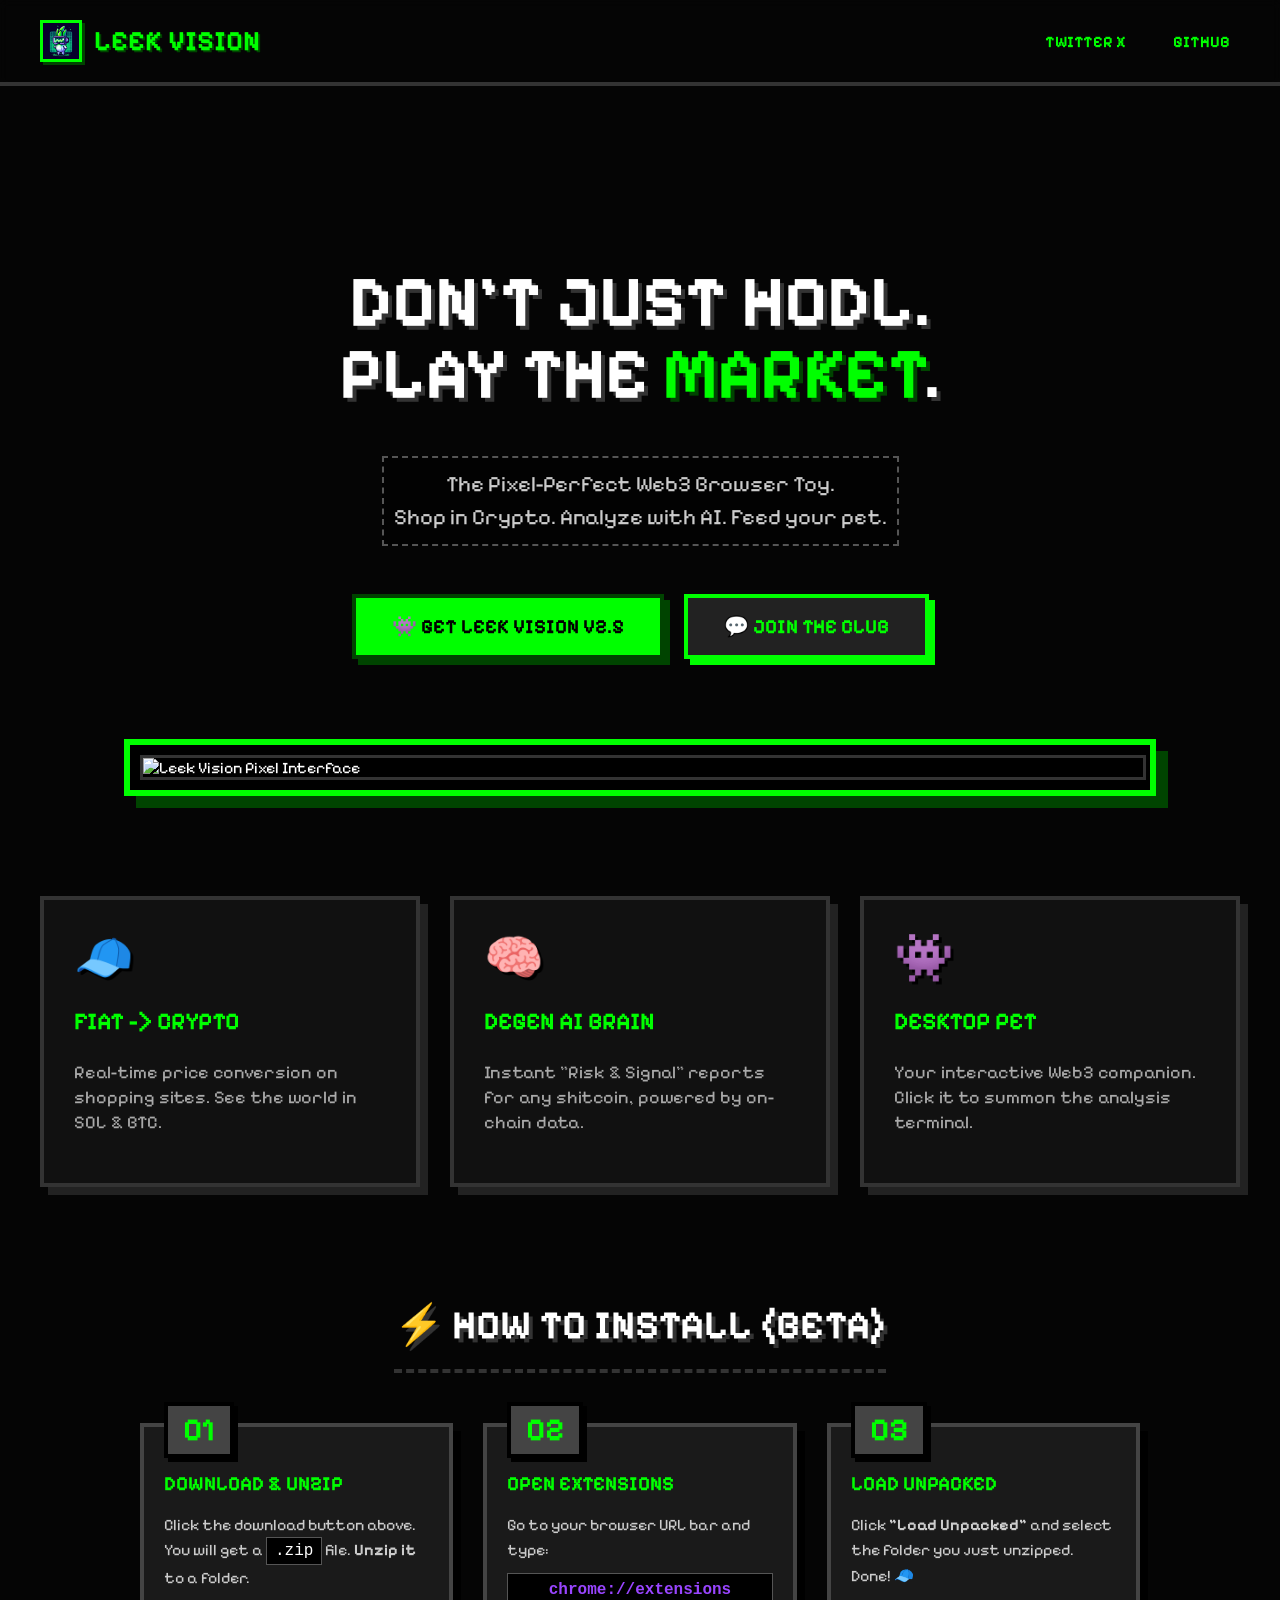
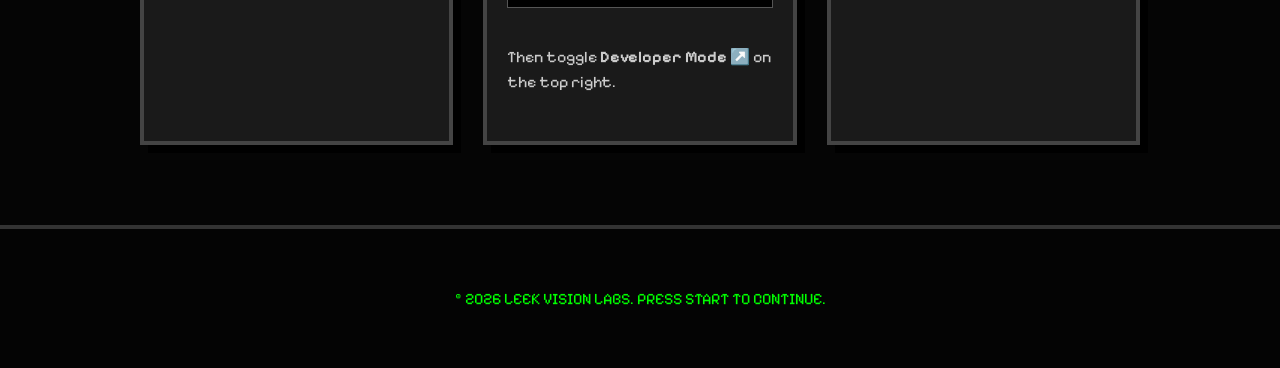
==== index.html @ acfee8f8 "Final v2.7 Fix" ====
<!DOCTYPE html>
<html lang="en">
<head>
    <meta charset="UTF-8">
    <meta name="viewport" content="width=device-width, initial-scale=1.0">
    <title>Leek Vision | The Web3 Pixel Toy</title>
    <link href="https://fonts.googleapis.com/css2?family=Pixelify+Sans:wght@400;700&display=swap" rel="stylesheet">
    <style>
        :root {
            --bg: #050505;
            --text: #ffffff;
            --accent: #00FF00; /* Leek Green */
            --secondary: #9945FF; /* Solana Purple */
            --border-color: #333;
        }

        body {
            background-color: var(--bg);
            color: var(--text);
            /* 🟢 全局应用像素字体 */
            font-family: 'Pixelify Sans', cursive; 
            margin: 0;
            padding: 0;
            overflow-x: hidden;
            position: relative;
        }

        /* =========================================
           🤖 DYNAMIC PET BACKGROUND (灵动背景)
        ========================================= */
        .bg-container {
            position: fixed;
            top: 0; left: 0; width: 100%; height: 100%;
            z-index: -1; /* 放在最底层 */
            pointer-events: none; /* 不影响鼠标点击 */
            overflow: hidden;
            opacity: 0.4; /* 降低透明度，不要太抢眼 */
        }

        .floating-pet {
            position: absolute;
            background-size: contain;
            background-repeat: no-repeat;
            image-rendering: pixelated; /* 强制像素化渲染 */
        }

        /* 定义几个不同的宠物漂浮轨迹 */
        .pet-1 {
            width: 80px; height: 80px;
            background-image: url('images/pet-run.gif'); /* 确保你的images文件夹里有这个文件 */
            top: 15%; left: -100px;
            animation: floatRightSlow 25s linear infinite;
        }

        .pet-2 {
            width: 100px; height: 100px;
            background-image: url('images/pet-idle.gif');
            bottom: 20%; right: -100px;
            animation: floatLeftSlow 30s linear infinite;
            animation-delay: 5s;
        }

        .pet-3 {
            width: 64px; height: 64px;
            background-image: url('images/pet-run.gif');
            top: 60%; left: -100px;
            transform: scaleX(-1); /* 翻转方向 */
            animation: floatRightFast 18s linear infinite;
            animation-delay: 10s;
        }

        @keyframes floatRightSlow {
            from { transform: translateX(0); }
            to { transform: translateX(120vw); }
        }
        @keyframes floatLeftSlow {
            from { transform: translateX(0); }
            to { transform: translateX(-120vw); }
        }
        @keyframes floatRightFast {
            from { transform: translateX(0) scaleX(-1); }
            to { transform: translateX(120vw) scaleX(-1); }
        }

        /* =========================================
           🧱 UI ELEMENTS (玩具风格组件)
        ========================================= */
        
        /* --- Navigation --- */
        nav {
            display: flex;
            justify-content: space-between;
            align-items: center;
            padding: 20px 40px;
            max-width: 1200px;
            margin: 0 auto;
            border-bottom: 4px solid var(--border-color); /* 粗边框 */
            background: rgba(5, 5, 5, 0.8); /* 半透明背景遮挡一下宠物 */
            backdrop-filter: blur(5px);
        }
        .logo {
            font-size: 28px;
            font-weight: 700;
            color: var(--accent);
            display: flex;
            align-items: center;
            gap: 12px;
            text-transform: uppercase;
            text-shadow: 2px 2px 0px #004400; /* 像素文字阴影 */
        }
        .logo img { 
            width: 36px; height: 36px; 
            border: 3px solid var(--accent);
            box-shadow: 3px 3px 0px #004400;
        }
        .social-links a {
            color: var(--accent);
            text-decoration: none;
            margin-left: 24px;
            font-weight: 700;
            text-transform: uppercase;
            border: 2px solid transparent;
            padding: 4px 8px;
            transition: 0.2s;
        }
        .social-links a:hover { 
            border-color: var(--accent);
            box-shadow: 2px 2px 0px var(--accent);
            background: #000;
        }

        /* --- Hero Section --- */
        .main-content {
            position: relative;
            z-index: 1;
        }
        .hero {
            text-align: center;
            padding: 120px 20px 80px;
            max-width: 900px;
            margin: 0 auto;
        }
        h1 {
            font-size: 72px;
            line-height: 1;
            margin-bottom: 24px;
            text-transform: uppercase;
            text-shadow: 4px 4px 0px #333; /* 复古标题阴影 */
        }
        h1 span { 
            color: var(--accent); 
            text-shadow: 4px 4px 0px #004400;
        }
        p.subtitle {
            font-size: 22px;
            color: #ccc;
            margin-bottom: 48px;
            line-height: 1.5;
            background: rgba(0,0,0,0.6);
            display: inline-block;
            padding: 10px;
            border: 2px dashed #555;
        }

        /* --- Retro Buttons (玩具按钮) --- */
        .btn-group {
            display: flex;
            gap: 20px;
            justify-content: center;
        }
        .btn {
            padding: 16px 36px;
            font-weight: 700;
            text-decoration: none;
            font-size: 20px;
            text-transform: uppercase;
            transition: all 0.1s;
            position: relative;
            top: 0; left: 0;
        }
        
        .btn-primary {
            background-color: var(--accent);
            color: #000;
            border: 4px solid #004400;
            box-shadow: 6px 6px 0px #004400; /* 硬阴影 */
        }
        .btn-primary:hover { color: #000; }
        
        .btn-secondary {
            background-color: #222;
            color: var(--accent);
            border: 4px solid var(--accent);
            box-shadow: 6px 6px 0px var(--accent);
        }

        /* 按下效果 */
        .btn:active {
            top: 4px;
            left: 4px;
            box-shadow: 2px 2px 0px #000;
        }

        /* --- Demo Container --- */
        .demo-container {
            max-width: 1000px;
            margin: 0 auto 100px;
            border: 6px solid var(--accent);
            box-shadow: 12px 12px 0px #004400;
            background: #000;
            padding: 10px;
        }
        .demo-container img {
            width: 100%;
            height: auto;
            display: block;
            image-rendering: pixelated;
            border: 3px solid #333;
        }

        /* --- Features Grid --- */
        .features {
            display: grid;
            grid-template-columns: repeat(auto-fit, minmax(320px, 1fr));
            gap: 30px;
            max-width: 1200px;
            margin: 80px auto;
            padding: 0 20px;
        }
        .feature-card {
            background: #111;
            padding: 30px;
            /* 玩具卡片风格 */
            border: 4px solid #333;
            box-shadow: 8px 8px 0px #222;
            transition: transform 0.2s;
        }
        .feature-card:hover {
            transform: translate(-4px, -4px);
            box-shadow: 12px 12px 0px var(--accent);
            border-color: var(--accent);
        }
        .feature-card h3 {
            font-size: 24px;
            margin-top: 0;
            color: var(--accent);
            text-transform: uppercase;
        }
        .feature-card p {
            color: #aaa;
            font-size: 18px;
            line-height: 1.4;
        }
        .icon { font-size: 48px; margin-bottom: 20px; display: block; text-shadow: 3px 3px 0 #000; }

        /* --- Footer --- */
        footer {
            text-align: center;
            padding: 60px 0;
            color: var(--accent);
            font-size: 16px;
            border-top: 4px solid var(--border-color);
            background: rgba(5,5,5,0.9);
            text-transform: uppercase;
        }

        @media (max-width: 768px) {
            h1 { font-size: 48px; }
            .btn-group { flex-direction: column; }
            .logo { font-size: 22px; }
        }
    </style>
</head>
<body>

    <div class="bg-container">
        <div class="floating-pet pet-1"></div>
        <div class="floating-pet pet-2"></div>
        <div class="floating-pet pet-3"></div>
    </div>

    <div class="main-content">
        <nav>
            <div class="logo">
                <img src="icon.jpeg" alt="Logo">
                Leek Vision
            </div>
            <div class="social-links">
                <a href="https://twitter.com/YOUR_TWITTER" target="_blank">Twitter X</a>
                <a href="https://github.com/7ohnson-byte/Leek-Vision" target="_blank">GitHub</a>
            </div>
        </nav>

        <section class="hero">
            <h1>
                Don't just hodl.<br>
                Play the <span>Market</span>.
            </h1>
            <p class="subtitle">
                The Pixel-Perfect Web3 Browser Toy. <br>Shop in Crypto. Analyze with AI. Feed your pet.
            </p>
            <div class="btn-group">
                <a href="https://github.com/7ohnson-byte/Leek-Vision/releases" class="btn btn-primary">👾 GET LEEK VISION v2.5</a>
                <a href="YOUR_DISCORD_LINK" class="btn btn-secondary">
                    💬 JOIN THE CLUB
                </a>
            </div>
        </section>

        <div class="demo-container">
            <img src="screenshots/demo_agent.png" alt="Leek Vision Pixel Interface">
        </div>

        <section class="features">
            <div class="feature-card">
                <span class="icon">🧢</span>
                <h3>Fiat -> Crypto</h3>
                <p>Real-time price conversion on shopping sites. See the world in SOL & BTC.</p>
            </div>
            <div class="feature-card">
                <span class="icon">🧠</span>
                <h3>Degen AI Brain</h3>
                <p>Instant "Risk & Signal" reports for any shitcoin, powered by on-chain data.</p>
            </div>
            <div class="feature-card">
                <span class="icon">👾</span>
                <h3>Desktop Pet</h3>
                <p>Your interactive Web3 companion. Click it to summon the analysis terminal.</p>
            </div>
        </section>
<section class="install-guide">
            <h2>⚡ HOW TO INSTALL (BETA)</h2>
            <div class="steps-container">
                
                <div class="step-card">
                    <div class="step-num">01</div>
                    <h4>DOWNLOAD & UNZIP</h4>
                    <p>Click the download button above. You will get a <code>.zip</code> file. <strong>Unzip it</strong> to a folder.</p>
                </div>

                <div class="step-card">
                    <div class="step-num">02</div>
                    <h4>OPEN EXTENSIONS</h4>
                    <p>
                        Go to your browser URL bar and type:<br>
                        <code class="highlight">chrome://extensions</code><br>
                        Then toggle <strong>Developer Mode</strong> ↗️ on the top right.
                    </p>
                </div>

                <div class="step-card">
                    <div class="step-num">03</div>
                    <h4>LOAD UNPACKED</h4>
                    <p>Click <strong>"Load Unpacked"</strong> and select the folder you just unzipped. Done! 🧢</p>
                </div>
                
            </div>
        </section>

        <style>
            .install-guide {
                max-width: 1000px;
                margin: 0 auto 80px;
                padding: 0 20px;
                text-align: center;
            }
            .install-guide h2 {
                font-size: 40px;
                color: #fff;
                margin-bottom: 50px;
                text-transform: uppercase;
                text-shadow: 4px 4px 0 #333;
                border-bottom: 4px dashed #333;
                padding-bottom: 20px;
                display: inline-block;
            }

            .steps-container {
                display: grid;
                grid-template-columns: repeat(auto-fit, minmax(280px, 1fr));
                gap: 30px;
            }

            .step-card {
                background: #1a1a1a;
                border: 4px solid #444;
                padding: 30px 20px;
                position: relative;
                text-align: left;
                box-shadow: 8px 8px 0px #000;
                transition: transform 0.2s;
            }
            .step-card:hover {
                transform: translateY(-5px);
                border-color: var(--accent);
                box-shadow: 12px 12px 0px var(--accent);
            }
            .step-card:hover .step-num {
                background: var(--accent);
                color: #000;
            }

            .step-num {
                position: absolute;
                top: -25px;
                left: 20px;
                background: #444;
                color: var(--accent);
                font-size: 32px;
                font-weight: 700;
                padding: 5px 15px;
                border: 4px solid #000;
                box-shadow: 4px 4px 0px #000;
            }

            .step-card h4 {
                color: var(--accent);
                font-size: 20px;
                margin-top: 15px;
                margin-bottom: 15px;
                text-transform: uppercase;
            }

            .step-card p {
                color: #ccc;
                font-size: 16px;
                line-height: 1.6;
            }
            
            code {
                background: #000;
                padding: 4px 8px;
                font-family: monospace;
                color: #fff;
                border: 1px solid #555;
            }
            code.highlight {
                color: var(--secondary);
                font-weight: bold;
                display: block;
                margin: 10px 0;
                text-align: center;
            }
        </style>
        <footer>
            &copy; 2026 Leek Vision Labs. Press Start to Continue.
        </footer>
    </div>

</body>
</html>
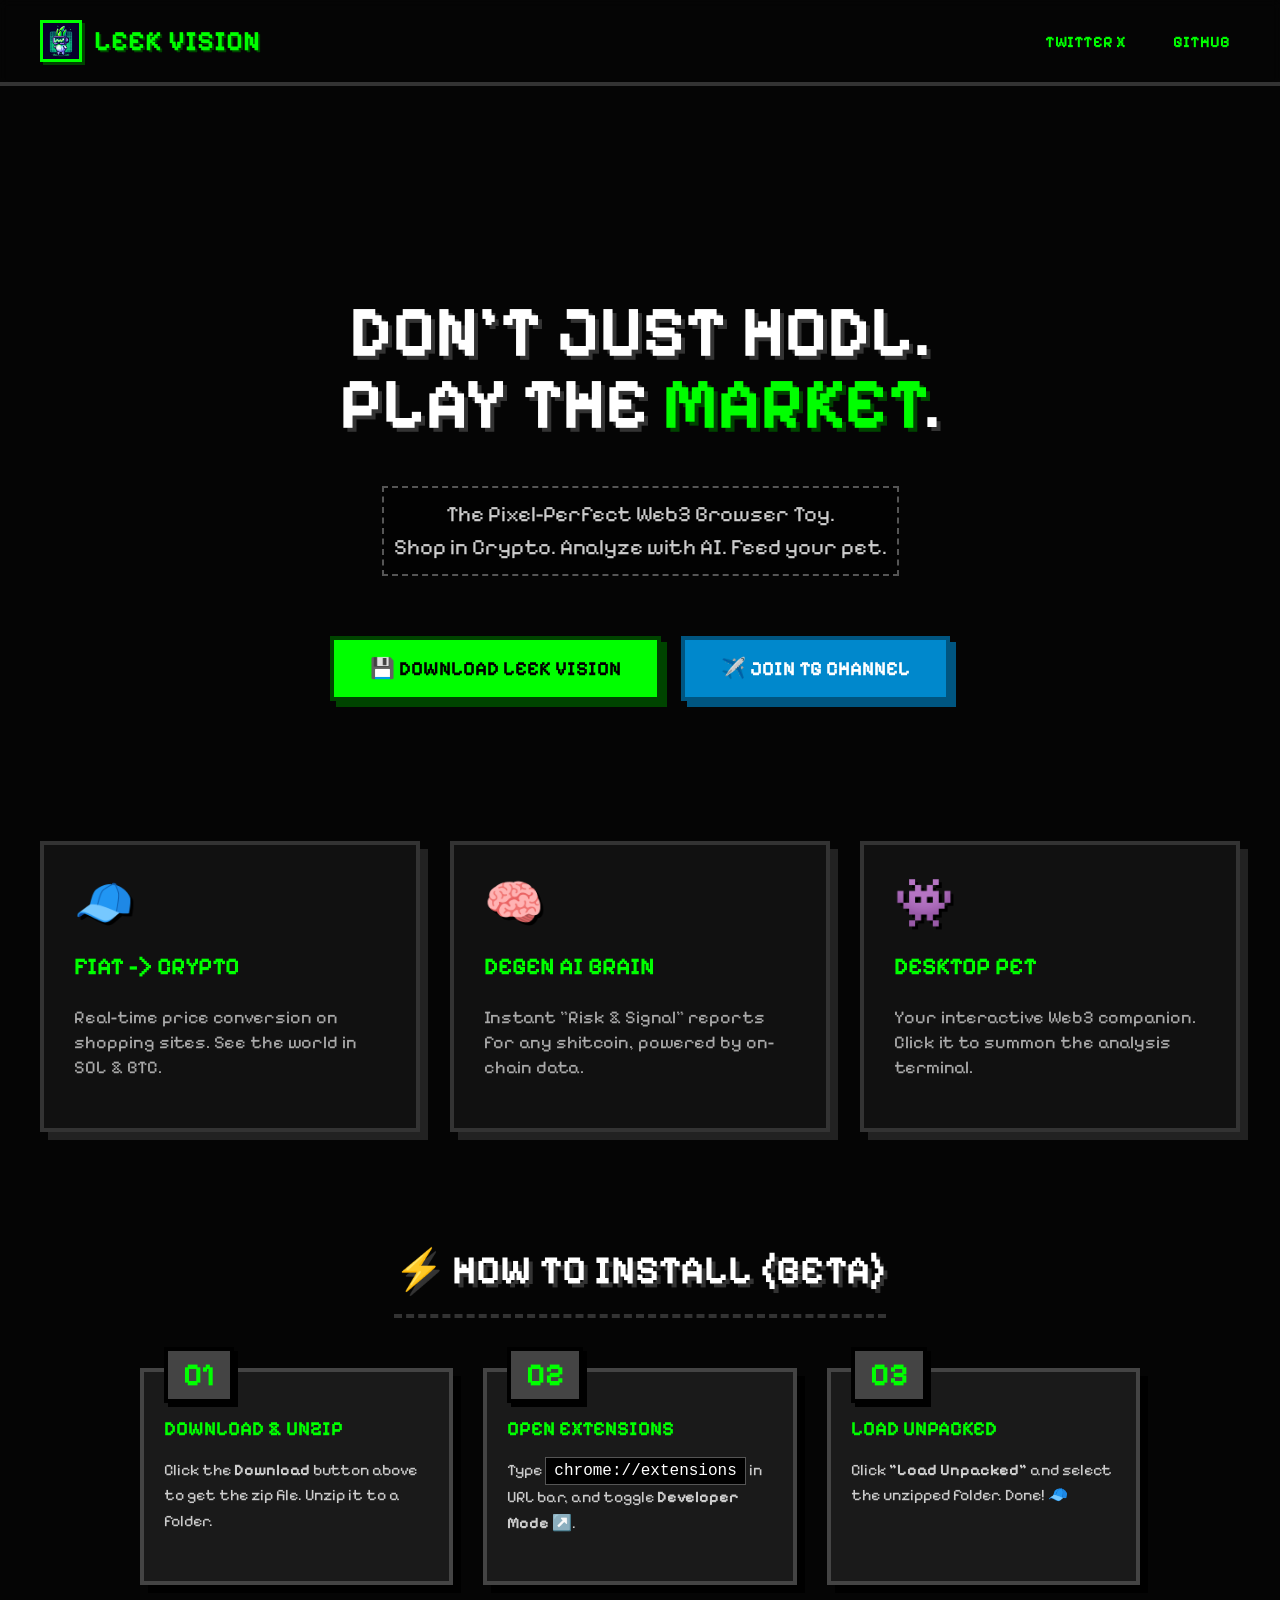
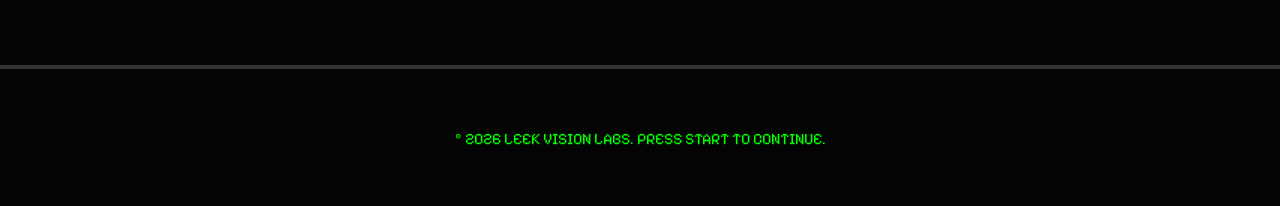
==== commit 3a1c3158: "Final v2.7 Fix" ====
--- a/index.html
+++ b/index.html
@@ -17,7 +17,6 @@
         body {
             background-color: var(--bg);
             color: var(--text);
-            /* 🟢 全局应用像素字体 */
             font-family: 'Pixelify Sans', cursive; 
             margin: 0;
             padding: 0;
@@ -25,33 +24,27 @@
             position: relative;
         }
 
-        /* =========================================
-           🤖 DYNAMIC PET BACKGROUND (灵动背景)
-        ========================================= */
+        /* 🟢 灵动背景 (保持不变) */
         .bg-container {
             position: fixed;
             top: 0; left: 0; width: 100%; height: 100%;
-            z-index: -1; /* 放在最底层 */
-            pointer-events: none; /* 不影响鼠标点击 */
+            z-index: -1;
+            pointer-events: none;
             overflow: hidden;
-            opacity: 0.4; /* 降低透明度，不要太抢眼 */
-        }
-
+            opacity: 0.4;
+        }
         .floating-pet {
             position: absolute;
             background-size: contain;
             background-repeat: no-repeat;
-            image-rendering: pixelated; /* 强制像素化渲染 */
-        }
-
-        /* 定义几个不同的宠物漂浮轨迹 */
+            image-rendering: pixelated;
+        }
         .pet-1 {
             width: 80px; height: 80px;
-            background-image: url('images/pet-run.gif'); /* 确保你的images文件夹里有这个文件 */
+            background-image: url('images/pet-run.gif');
             top: 15%; left: -100px;
             animation: floatRightSlow 25s linear infinite;
         }
-
         .pet-2 {
             width: 100px; height: 100px;
             background-image: url('images/pet-idle.gif');
@@ -59,34 +52,20 @@
             animation: floatLeftSlow 30s linear infinite;
             animation-delay: 5s;
         }
-
         .pet-3 {
             width: 64px; height: 64px;
             background-image: url('images/pet-run.gif');
             top: 60%; left: -100px;
-            transform: scaleX(-1); /* 翻转方向 */
+            transform: scaleX(-1);
             animation: floatRightFast 18s linear infinite;
             animation-delay: 10s;
         }
 
-        @keyframes floatRightSlow {
-            from { transform: translateX(0); }
-            to { transform: translateX(120vw); }
-        }
-        @keyframes floatLeftSlow {
-            from { transform: translateX(0); }
-            to { transform: translateX(-120vw); }
-        }
-        @keyframes floatRightFast {
-            from { transform: translateX(0) scaleX(-1); }
-            to { transform: translateX(120vw) scaleX(-1); }
-        }
-
-        /* =========================================
-           🧱 UI ELEMENTS (玩具风格组件)
-        ========================================= */
-        
-        /* --- Navigation --- */
+        @keyframes floatRightSlow { from { transform: translateX(0); } to { transform: translateX(120vw); } }
+        @keyframes floatLeftSlow { from { transform: translateX(0); } to { transform: translateX(-120vw); } }
+        @keyframes floatRightFast { from { transform: translateX(0) scaleX(-1); } to { transform: translateX(120vw) scaleX(-1); } }
+
+        /* 🟢 核心 UI */
         nav {
             display: flex;
             justify-content: space-between;
@@ -94,8 +73,8 @@
             padding: 20px 40px;
             max-width: 1200px;
             margin: 0 auto;
-            border-bottom: 4px solid var(--border-color); /* 粗边框 */
-            background: rgba(5, 5, 5, 0.8); /* 半透明背景遮挡一下宠物 */
+            border-bottom: 4px solid var(--border-color);
+            background: rgba(5, 5, 5, 0.8);
             backdrop-filter: blur(5px);
         }
         .logo {
@@ -106,7 +85,7 @@
             align-items: center;
             gap: 12px;
             text-transform: uppercase;
-            text-shadow: 2px 2px 0px #004400; /* 像素文字阴影 */
+            text-shadow: 2px 2px 0px #004400;
         }
         .logo img { 
             width: 36px; height: 36px; 
@@ -129,14 +108,10 @@
             background: #000;
         }
 
-        /* --- Hero Section --- */
-        .main-content {
-            position: relative;
-            z-index: 1;
-        }
+        /* Hero 区域 (删除了 Demo 框) */
         .hero {
             text-align: center;
-            padding: 120px 20px 80px;
+            padding: 150px 20px 100px; /* 增加了下方留白 */
             max-width: 900px;
             margin: 0 auto;
         }
@@ -145,7 +120,7 @@
             line-height: 1;
             margin-bottom: 24px;
             text-transform: uppercase;
-            text-shadow: 4px 4px 0px #333; /* 复古标题阴影 */
+            text-shadow: 4px 4px 0px #333;
         }
         h1 span { 
             color: var(--accent); 
@@ -154,7 +129,7 @@
         p.subtitle {
             font-size: 22px;
             color: #ccc;
-            margin-bottom: 48px;
+            margin-bottom: 60px;
             line-height: 1.5;
             background: rgba(0,0,0,0.6);
             display: inline-block;
@@ -162,7 +137,7 @@
             border: 2px dashed #555;
         }
 
-        /* --- Retro Buttons (玩具按钮) --- */
+        /* 按钮组 */
         .btn-group {
             display: flex;
             gap: 20px;
@@ -177,60 +152,46 @@
             transition: all 0.1s;
             position: relative;
             top: 0; left: 0;
+            display: flex;
+            align-items: center;
+            gap: 10px;
         }
         
+        /* 🟢 DOWNLOAD 按钮 */
         .btn-primary {
             background-color: var(--accent);
             color: #000;
             border: 4px solid #004400;
-            box-shadow: 6px 6px 0px #004400; /* 硬阴影 */
-        }
-        .btn-primary:hover { color: #000; }
+            box-shadow: 6px 6px 0px #004400;
+        }
+        .btn-primary:hover { color: #000; filter: brightness(1.1); }
         
+        /* 🟢 TG 按钮 */
         .btn-secondary {
-            background-color: #222;
-            color: var(--accent);
-            border: 4px solid var(--accent);
-            box-shadow: 6px 6px 0px var(--accent);
-        }
-
-        /* 按下效果 */
+            background-color: #0088cc; /* Telegram Blue */
+            color: #fff;
+            border: 4px solid #005580;
+            box-shadow: 6px 6px 0px #005580;
+        }
+        .btn-secondary:hover { color: #fff; filter: brightness(1.1); }
+
         .btn:active {
-            top: 4px;
-            left: 4px;
+            top: 4px; left: 4px;
             box-shadow: 2px 2px 0px #000;
         }
 
-        /* --- Demo Container --- */
-        .demo-container {
-            max-width: 1000px;
-            margin: 0 auto 100px;
-            border: 6px solid var(--accent);
-            box-shadow: 12px 12px 0px #004400;
-            background: #000;
-            padding: 10px;
-        }
-        .demo-container img {
-            width: 100%;
-            height: auto;
-            display: block;
-            image-rendering: pixelated;
-            border: 3px solid #333;
-        }
-
-        /* --- Features Grid --- */
+        /* Features */
         .features {
             display: grid;
             grid-template-columns: repeat(auto-fit, minmax(320px, 1fr));
             gap: 30px;
             max-width: 1200px;
-            margin: 80px auto;
+            margin: 40px auto 80px;
             padding: 0 20px;
         }
         .feature-card {
             background: #111;
             padding: 30px;
-            /* 玩具卡片风格 */
             border: 4px solid #333;
             box-shadow: 8px 8px 0px #222;
             transition: transform 0.2s;
@@ -246,22 +207,41 @@
             color: var(--accent);
             text-transform: uppercase;
         }
-        .feature-card p {
-            color: #aaa;
-            font-size: 18px;
-            line-height: 1.4;
-        }
+        .feature-card p { color: #aaa; font-size: 18px; line-height: 1.4; }
         .icon { font-size: 48px; margin-bottom: 20px; display: block; text-shadow: 3px 3px 0 #000; }
 
-        /* --- Footer --- */
+        /* 教程区 */
+        .install-guide {
+            max-width: 1000px;
+            margin: 0 auto 80px;
+            padding: 0 20px;
+            text-align: center;
+        }
+        .install-guide h2 {
+            font-size: 40px; color: #fff; margin-bottom: 50px; text-transform: uppercase;
+            text-shadow: 4px 4px 0 #333; border-bottom: 4px dashed #333; padding-bottom: 20px;
+            display: inline-block;
+        }
+        .steps-container {
+            display: grid; grid-template-columns: repeat(auto-fit, minmax(280px, 1fr)); gap: 30px;
+        }
+        .step-card {
+            background: #1a1a1a; border: 4px solid #444; padding: 30px 20px;
+            position: relative; text-align: left; box-shadow: 8px 8px 0px #000;
+            transition: transform 0.2s;
+        }
+        .step-card:hover { transform: translateY(-5px); border-color: var(--accent); box-shadow: 12px 12px 0px var(--accent); }
+        .step-num {
+            position: absolute; top: -25px; left: 20px; background: #444; color: var(--accent);
+            font-size: 32px; font-weight: 700; padding: 5px 15px; border: 4px solid #000; box-shadow: 4px 4px 0px #000;
+        }
+        .step-card h4 { color: var(--accent); font-size: 20px; margin-top: 15px; margin-bottom: 15px; text-transform: uppercase; }
+        .step-card p { color: #ccc; font-size: 16px; line-height: 1.6; }
+        code { background: #000; padding: 4px 8px; font-family: monospace; color: #fff; border: 1px solid #555; }
+
         footer {
-            text-align: center;
-            padding: 60px 0;
-            color: var(--accent);
-            font-size: 16px;
-            border-top: 4px solid var(--border-color);
-            background: rgba(5,5,5,0.9);
-            text-transform: uppercase;
+            text-align: center; padding: 60px 0; color: var(--accent); font-size: 16px;
+            border-top: 4px solid var(--border-color); background: rgba(5,5,5,0.9); text-transform: uppercase;
         }
 
         @media (max-width: 768px) {
@@ -282,11 +262,11 @@
     <div class="main-content">
         <nav>
             <div class="logo">
-                <img src="icon.jpeg" alt="Logo">
+                <img src="images/icon.png" alt="Logo">
                 Leek Vision
             </div>
             <div class="social-links">
-                <a href="https://twitter.com/YOUR_TWITTER" target="_blank">Twitter X</a>
+                <a href="https://x.com/0x7ohnson" target="_blank">Twitter X</a>
                 <a href="https://github.com/7ohnson-byte/Leek-Vision" target="_blank">GitHub</a>
             </div>
         </nav>
@@ -300,16 +280,14 @@
                 The Pixel-Perfect Web3 Browser Toy. <br>Shop in Crypto. Analyze with AI. Feed your pet.
             </p>
             <div class="btn-group">
-                <a href="https://github.com/7ohnson-byte/Leek-Vision/releases" class="btn btn-primary">👾 GET LEEK VISION v2.5</a>
-                <a href="YOUR_DISCORD_LINK" class="btn btn-secondary">
-                    💬 JOIN THE CLUB
+                <a href="https://github.com/7ohnson-byte/Leek-Vision/releases/download/v2.7/Leek-Vision-Beta2.7.zip" class="btn btn-primary">
+                    💾 DOWNLOAD LEEK VISION
                 </a>
+                <a href="https://t.me/Leek_Vision" target="_blank" class="btn btn-secondary">
+                    ✈️ JOIN TG CHANNEL
+                </a>
             </div>
         </section>
-
-        <div class="demo-container">
-            <img src="screenshots/demo_agent.png" alt="Leek Vision Pixel Interface">
-        </div>
 
         <section class="features">
             <div class="feature-card">
@@ -328,120 +306,28 @@
                 <p>Your interactive Web3 companion. Click it to summon the analysis terminal.</p>
             </div>
         </section>
-<section class="install-guide">
+
+        <section class="install-guide">
             <h2>⚡ HOW TO INSTALL (BETA)</h2>
             <div class="steps-container">
-                
                 <div class="step-card">
                     <div class="step-num">01</div>
                     <h4>DOWNLOAD & UNZIP</h4>
-                    <p>Click the download button above. You will get a <code>.zip</code> file. <strong>Unzip it</strong> to a folder.</p>
+                    <p>Click the <strong>Download</strong> button above to get the zip file. Unzip it to a folder.</p>
                 </div>
-
                 <div class="step-card">
                     <div class="step-num">02</div>
                     <h4>OPEN EXTENSIONS</h4>
-                    <p>
-                        Go to your browser URL bar and type:<br>
-                        <code class="highlight">chrome://extensions</code><br>
-                        Then toggle <strong>Developer Mode</strong> ↗️ on the top right.
-                    </p>
+                    <p>Type <code>chrome://extensions</code> in URL bar, and toggle <strong>Developer Mode</strong> ↗️.</p>
                 </div>
-
                 <div class="step-card">
                     <div class="step-num">03</div>
                     <h4>LOAD UNPACKED</h4>
-                    <p>Click <strong>"Load Unpacked"</strong> and select the folder you just unzipped. Done! 🧢</p>
+                    <p>Click <strong>"Load Unpacked"</strong> and select the unzipped folder. Done! 🧢</p>
                 </div>
-                
             </div>
         </section>
 
-        <style>
-            .install-guide {
-                max-width: 1000px;
-                margin: 0 auto 80px;
-                padding: 0 20px;
-                text-align: center;
-            }
-            .install-guide h2 {
-                font-size: 40px;
-                color: #fff;
-                margin-bottom: 50px;
-                text-transform: uppercase;
-                text-shadow: 4px 4px 0 #333;
-                border-bottom: 4px dashed #333;
-                padding-bottom: 20px;
-                display: inline-block;
-            }
-
-            .steps-container {
-                display: grid;
-                grid-template-columns: repeat(auto-fit, minmax(280px, 1fr));
-                gap: 30px;
-            }
-
-            .step-card {
-                background: #1a1a1a;
-                border: 4px solid #444;
-                padding: 30px 20px;
-                position: relative;
-                text-align: left;
-                box-shadow: 8px 8px 0px #000;
-                transition: transform 0.2s;
-            }
-            .step-card:hover {
-                transform: translateY(-5px);
-                border-color: var(--accent);
-                box-shadow: 12px 12px 0px var(--accent);
-            }
-            .step-card:hover .step-num {
-                background: var(--accent);
-                color: #000;
-            }
-
-            .step-num {
-                position: absolute;
-                top: -25px;
-                left: 20px;
-                background: #444;
-                color: var(--accent);
-                font-size: 32px;
-                font-weight: 700;
-                padding: 5px 15px;
-                border: 4px solid #000;
-                box-shadow: 4px 4px 0px #000;
-            }
-
-            .step-card h4 {
-                color: var(--accent);
-                font-size: 20px;
-                margin-top: 15px;
-                margin-bottom: 15px;
-                text-transform: uppercase;
-            }
-
-            .step-card p {
-                color: #ccc;
-                font-size: 16px;
-                line-height: 1.6;
-            }
-            
-            code {
-                background: #000;
-                padding: 4px 8px;
-                font-family: monospace;
-                color: #fff;
-                border: 1px solid #555;
-            }
-            code.highlight {
-                color: var(--secondary);
-                font-weight: bold;
-                display: block;
-                margin: 10px 0;
-                text-align: center;
-            }
-        </style>
         <footer>
             &copy; 2026 Leek Vision Labs. Press Start to Continue.
         </footer>
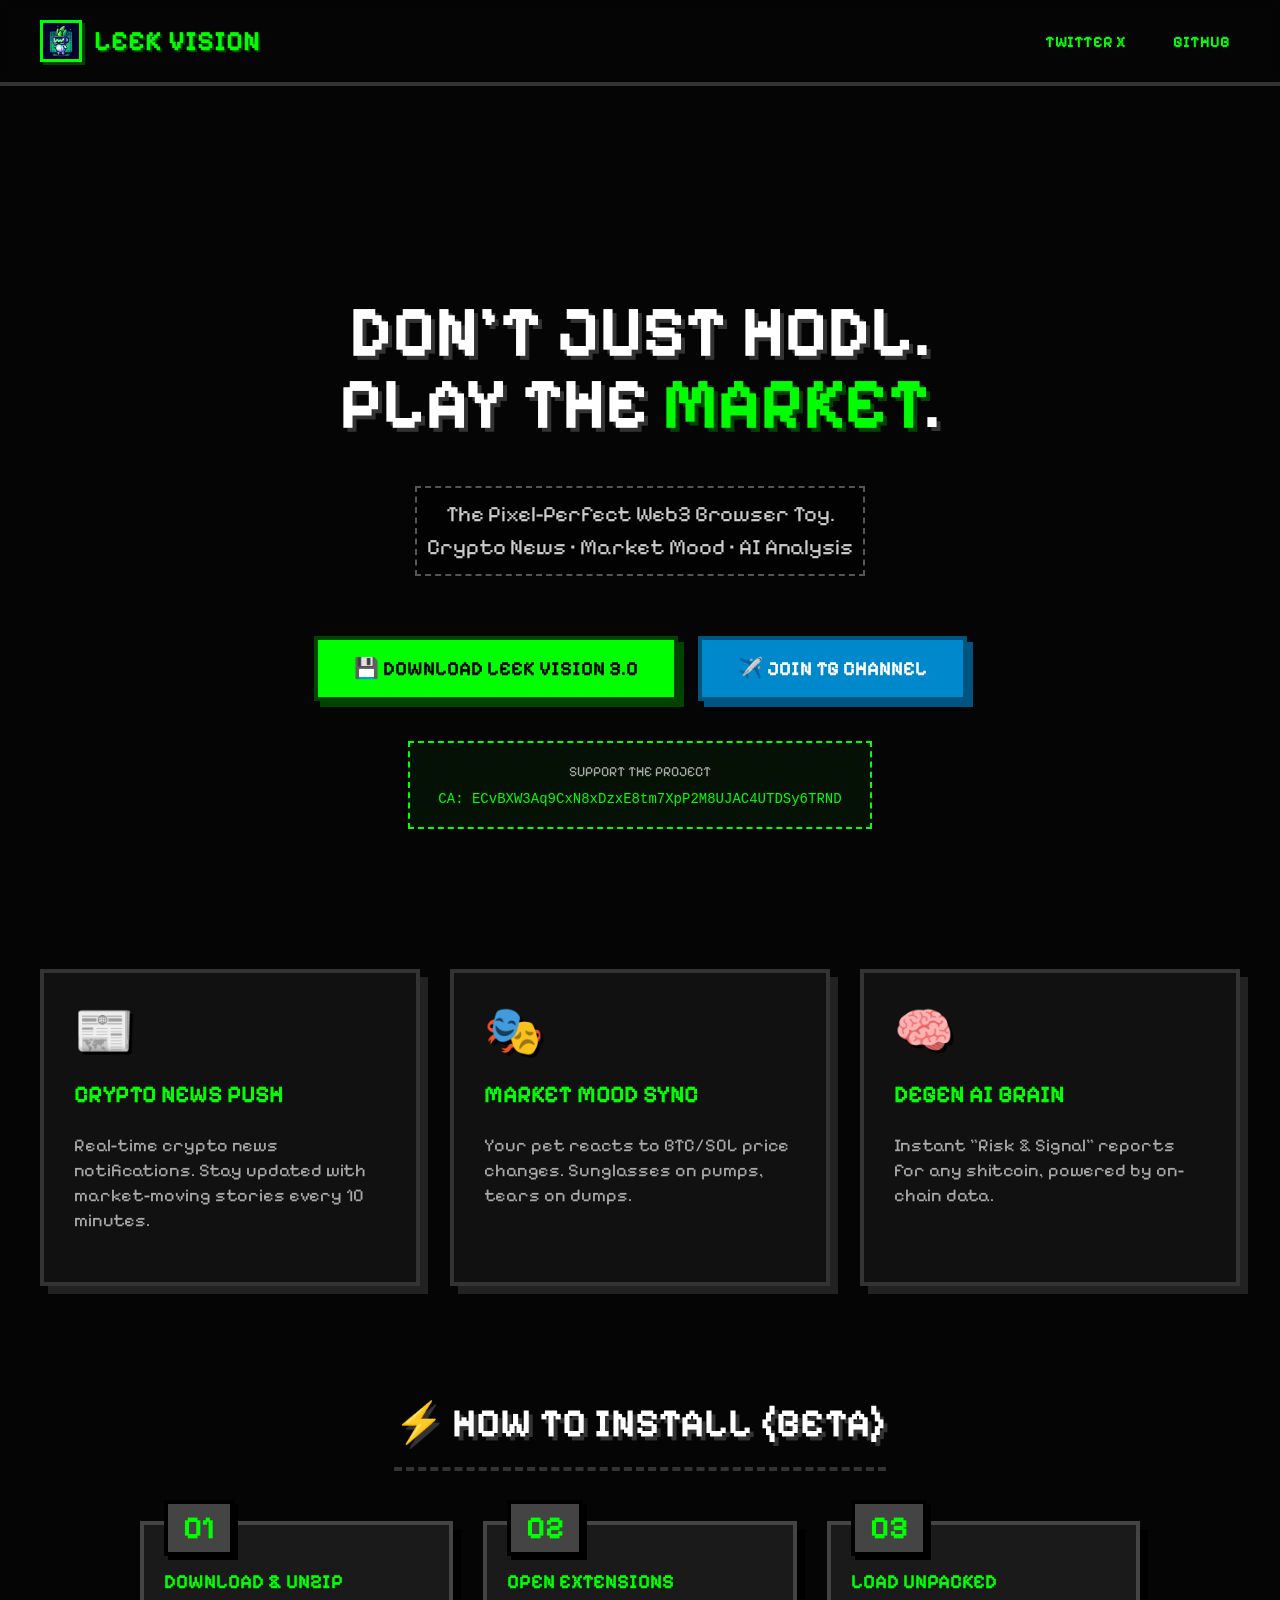
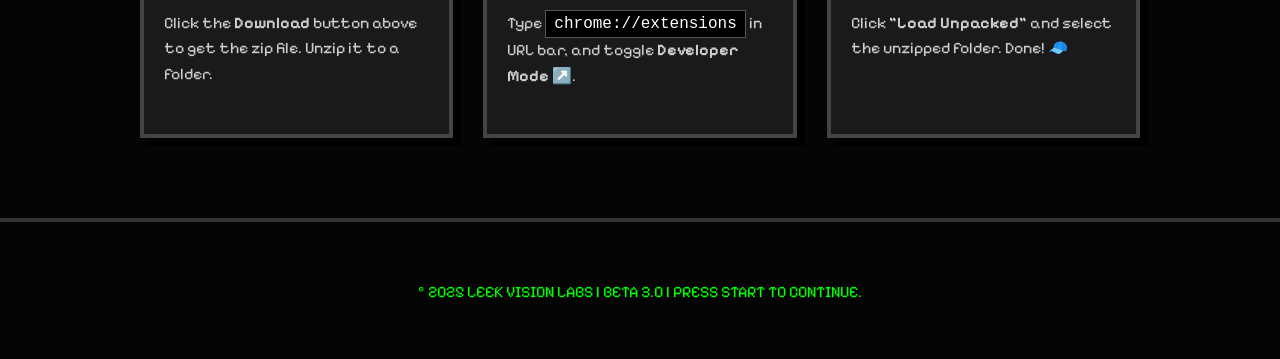
==== commit 728980df: "📱 更新网页端到 Beta 3.0 ## 更新内容 - ✅ 下载链接更新到 v3.0（指向 main 分支） - ✅ 添加 CA 地址显示：ECvBXW3Aq9CxN8xDzxE8tm7XpP2M8U" ====
--- a/index.html
+++ b/index.html
@@ -277,33 +277,41 @@
                 Play the <span>Market</span>.
             </h1>
             <p class="subtitle">
-                The Pixel-Perfect Web3 Browser Toy. <br>Shop in Crypto. Analyze with AI. Feed your pet.
+                The Pixel-Perfect Web3 Browser Toy. <br>Crypto News • Market Mood • AI Analysis
             </p>
             <div class="btn-group">
-                <a href="https://github.com/7ohnson-byte/Leek-Vision/releases/download/v2.7/Leek-Vision-Beta2.7.zip" class="btn btn-primary">
-                    💾 DOWNLOAD LEEK VISION
+                <a href="https://github.com/7ohnson-byte/Leek-Vision/archive/refs/heads/main.zip" class="btn btn-primary">
+                    💾 DOWNLOAD LEEK VISION 3.0
                 </a>
                 <a href="https://t.me/Leek_Vision" target="_blank" class="btn btn-secondary">
                     ✈️ JOIN TG CHANNEL
                 </a>
             </div>
+
+            <!-- CA Address -->
+            <div style="margin-top: 40px; padding: 20px; background: rgba(0, 255, 0, 0.05); border: 2px dashed var(--accent); display: inline-block;">
+                <p style="margin: 0; color: #aaa; font-size: 14px; margin-bottom: 8px;">SUPPORT THE PROJECT</p>
+                <code style="font-size: 14px; color: var(--accent); border: none; background: transparent; word-break: break-all;">
+                    CA: ECvBXW3Aq9CxN8xDzxE8tm7XpP2M8UJAC4UTDSy6TRND
+                </code>
+            </div>
         </section>
 
         <section class="features">
             <div class="feature-card">
-                <span class="icon">🧢</span>
-                <h3>Fiat -> Crypto</h3>
-                <p>Real-time price conversion on shopping sites. See the world in SOL & BTC.</p>
+                <span class="icon">📰</span>
+                <h3>Crypto News Push</h3>
+                <p>Real-time crypto news notifications. Stay updated with market-moving stories every 10 minutes.</p>
+            </div>
+            <div class="feature-card">
+                <span class="icon">🎭</span>
+                <h3>Market Mood Sync</h3>
+                <p>Your pet reacts to BTC/SOL price changes. Sunglasses on pumps, tears on dumps.</p>
             </div>
             <div class="feature-card">
                 <span class="icon">🧠</span>
                 <h3>Degen AI Brain</h3>
                 <p>Instant "Risk & Signal" reports for any shitcoin, powered by on-chain data.</p>
-            </div>
-            <div class="feature-card">
-                <span class="icon">👾</span>
-                <h3>Desktop Pet</h3>
-                <p>Your interactive Web3 companion. Click it to summon the analysis terminal.</p>
             </div>
         </section>
 
@@ -329,7 +337,7 @@
         </section>
 
         <footer>
-            &copy; 2026 Leek Vision Labs. Press Start to Continue.
+            &copy; 2025 Leek Vision Labs | Beta 3.0 | Press Start to Continue.
         </footer>
     </div>
 
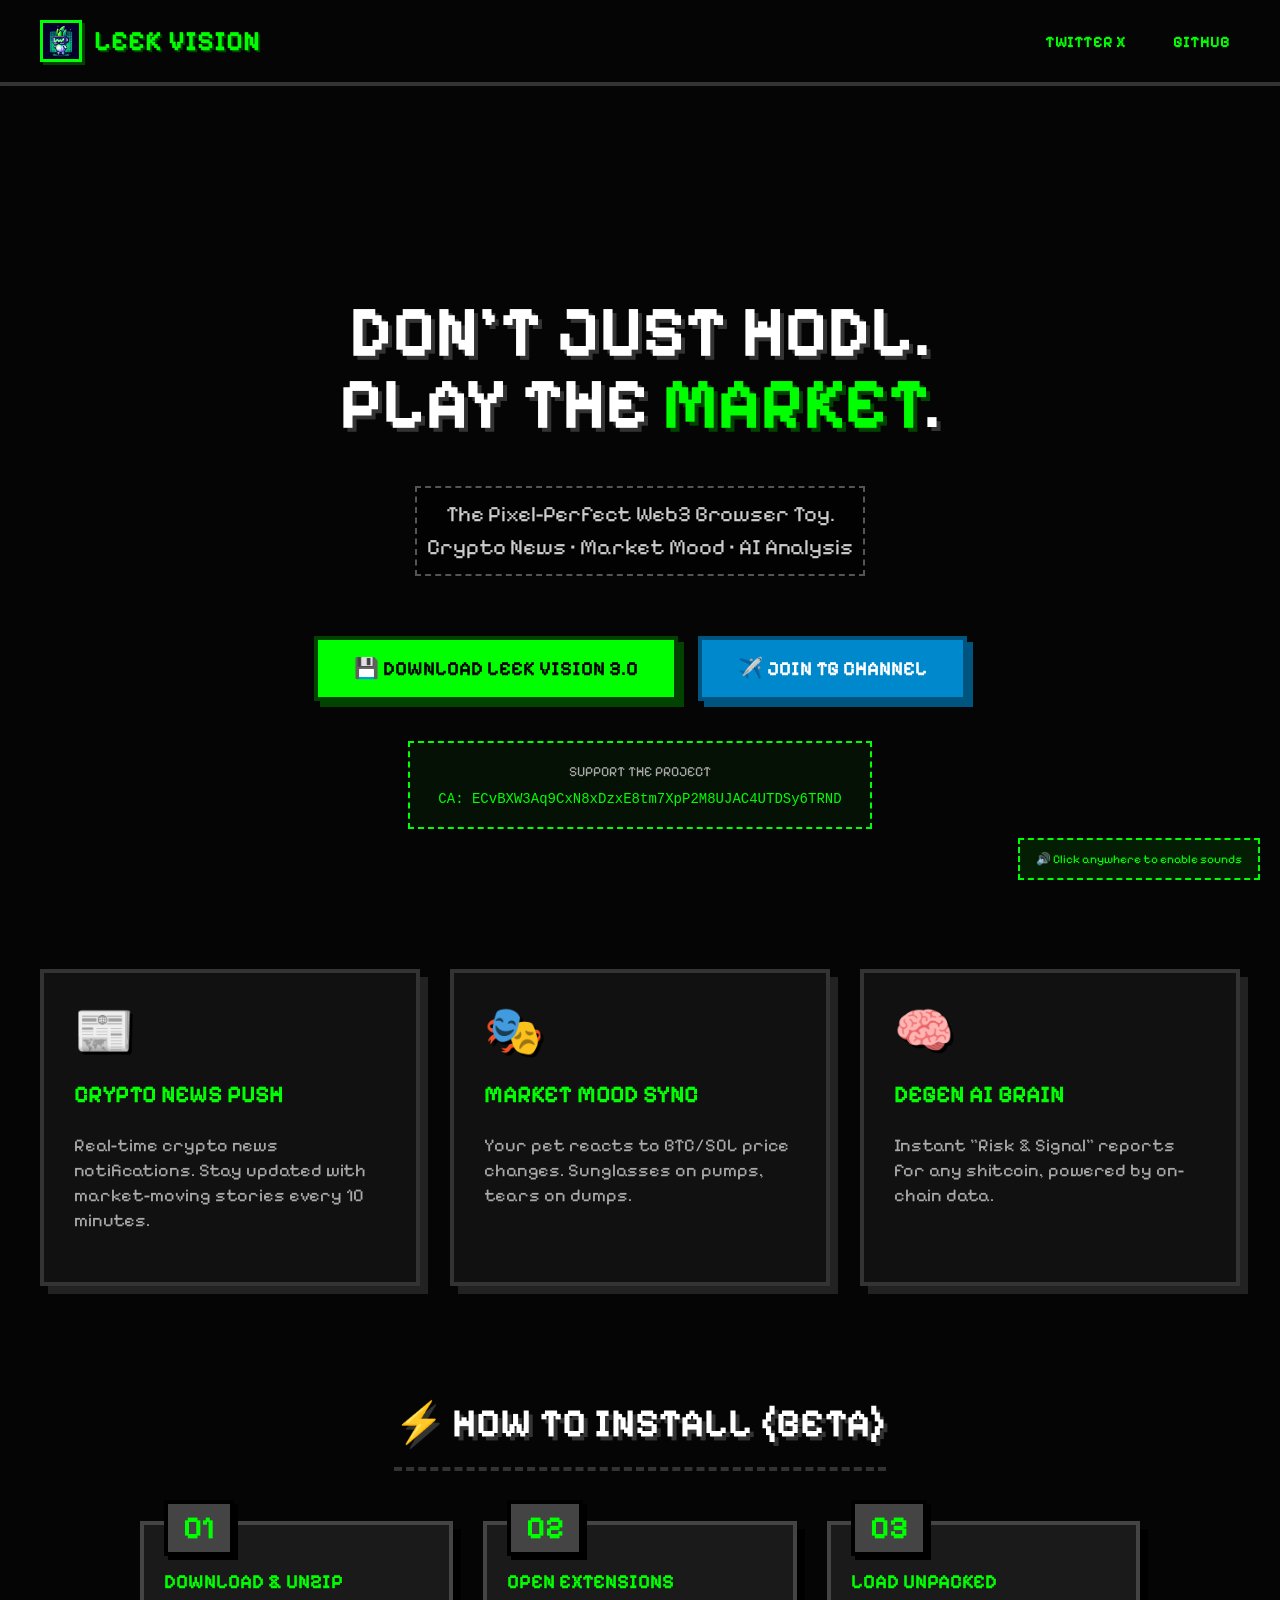
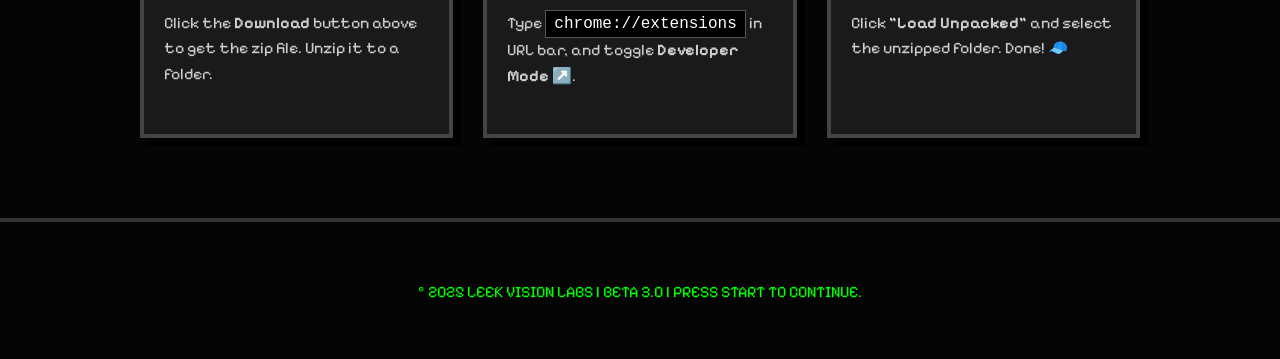
==== commit ee7c0341: "🎵 添加网页音效互动系统 ## 新功能 - ✅ 全页面音效互动（按钮、卡片、链接） - ✅ 音效启用提示（右下角脉冲动画） - ✅ CA 地址一键复制 + 音效反馈 - ✅ 背景宠物可点击 + 跳跃动" ====
--- a/index.html
+++ b/index.html
@@ -5,6 +5,7 @@
     <meta name="viewport" content="width=device-width, initial-scale=1.0">
     <title>Leek Vision | The Web3 Pixel Toy</title>
     <link href="https://fonts.googleapis.com/css2?family=Pixelify+Sans:wght@400;700&display=swap" rel="stylesheet">
+    <script src="audio-engine.js"></script>
     <style>
         :root {
             --bg: #050505;
@@ -86,6 +87,8 @@
             gap: 12px;
             text-transform: uppercase;
             text-shadow: 2px 2px 0px #004400;
+            cursor: pointer;
+            transition: transform 0.1s;
         }
         .logo img { 
             width: 36px; height: 36px; 
@@ -101,11 +104,31 @@
             border: 2px solid transparent;
             padding: 4px 8px;
             transition: 0.2s;
-        }
-        .social-links a:hover { 
+            cursor: pointer;
+        }
+        .social-links a:hover {
             border-color: var(--accent);
             box-shadow: 2px 2px 0px var(--accent);
             background: #000;
+            transform: scale(1.05);
+        }
+
+        /* 音效提示 */
+        .sound-hint {
+            position: fixed;
+            bottom: 20px;
+            right: 20px;
+            background: rgba(0, 255, 0, 0.1);
+            border: 2px dashed var(--accent);
+            padding: 12px 16px;
+            font-size: 12px;
+            color: var(--accent);
+            z-index: 1000;
+            animation: pulse 2s ease-in-out infinite;
+        }
+        @keyframes pulse {
+            0%, 100% { opacity: 0.6; }
+            50% { opacity: 1; }
         }
 
         /* Hero 区域 (删除了 Demo 框) */
@@ -155,6 +178,7 @@
             display: flex;
             align-items: center;
             gap: 10px;
+            cursor: pointer;
         }
         
         /* 🟢 DOWNLOAD 按钮 */
@@ -195,6 +219,7 @@
             border: 4px solid #333;
             box-shadow: 8px 8px 0px #222;
             transition: transform 0.2s;
+            cursor: pointer;
         }
         .feature-card:hover {
             transform: translate(-4px, -4px);
@@ -229,6 +254,7 @@
             background: #1a1a1a; border: 4px solid #444; padding: 30px 20px;
             position: relative; text-align: left; box-shadow: 8px 8px 0px #000;
             transition: transform 0.2s;
+            cursor: pointer;
         }
         .step-card:hover { transform: translateY(-5px); border-color: var(--accent); box-shadow: 12px 12px 0px var(--accent); }
         .step-num {
@@ -341,5 +367,157 @@
         </footer>
     </div>
 
+    <!-- 音效提示 -->
+    <div class="sound-hint" id="soundHint">
+        🔊 Click anywhere to enable sounds
+    </div>
+
+    <script>
+        // 初始化音效引擎
+        let audioEnabled = false;
+        const leekAudio = new LeekAudio();
+
+        // 启用音效
+        function enableAudio() {
+            if (!audioEnabled) {
+                audioEnabled = true;
+                leekAudio.success();
+                document.getElementById('soundHint').innerHTML = '🔊 Sounds Enabled!';
+                setTimeout(() => {
+                    document.getElementById('soundHint').style.display = 'none';
+                }, 2000);
+            }
+        }
+
+        // 全局点击启用音效
+        document.addEventListener('click', enableAudio, { once: true });
+
+        // Logo 点击音效
+        document.querySelector('.logo').addEventListener('click', () => {
+            if (audioEnabled) {
+                leekAudio.petClick();
+                // 添加动画
+                const logo = document.querySelector('.logo');
+                logo.style.transform = 'scale(1.1) rotate(5deg)';
+                setTimeout(() => {
+                    logo.style.transform = 'scale(1) rotate(0deg)';
+                }, 200);
+            }
+        });
+
+        // 社交链接悬停音效
+        document.querySelectorAll('.social-links a').forEach(link => {
+            link.addEventListener('mouseenter', () => {
+                if (audioEnabled) leekAudio.hover();
+            });
+            link.addEventListener('click', () => {
+                if (audioEnabled) leekAudio.success();
+            });
+        });
+
+        // 按钮音效
+        document.querySelectorAll('.btn').forEach(btn => {
+            btn.addEventListener('mouseenter', () => {
+                if (audioEnabled) {
+                    leekAudio.hover();
+                    // 像素抖动效果
+                    btn.style.transform = 'translate(-2px, -2px) scale(1.02)';
+                }
+            });
+            btn.addEventListener('mouseleave', () => {
+                btn.style.transform = '';
+            });
+            btn.addEventListener('click', () => {
+                if (audioEnabled) leekAudio.success();
+            });
+        });
+
+        // 特性卡片音效
+        document.querySelectorAll('.feature-card').forEach(card => {
+            card.addEventListener('mouseenter', () => {
+                if (audioEnabled) {
+                    leekAIInput(); // 使用输入音效
+                    card.style.transform = 'translate(-4px, -4px)';
+                }
+            });
+            card.addEventListener('mouseleave', () => {
+                card.style.transform = '';
+            });
+        });
+
+        // 步骤卡片音效
+        document.querySelectorAll('.step-card').forEach(card => {
+            card.addEventListener('mouseenter', () => {
+                if (audioEnabled) {
+                    leekAIInput();
+                    card.style.transform = 'translateY(-5px)';
+                }
+            });
+            card.addEventListener('mouseleave', () => {
+                card.style.transform = '';
+            });
+        });
+
+        // 背景宠物点击音效
+        document.querySelectorAll('.floating-pet').forEach(pet => {
+            pet.style.cursor = 'pointer';
+            pet.addEventListener('click', (e) => {
+                if (audioEnabled) {
+                    leekAudio.petClick();
+                    // 添加跳跃动画
+                    pet.style.animation = 'none';
+                    pet.offsetHeight; // 触发重排
+                    pet.style.transform = 'scale(1.2) translateY(-20px)';
+                    pet.style.transition = 'transform 0.2s';
+                    setTimeout(() => {
+                        pet.style.transform = '';
+                        pet.style.animation = '';
+                    }, 200);
+                }
+            });
+        });
+
+        // CA 地址复制功能
+        const caCode = document.querySelector('code');
+        if (caCode) {
+            caCode.style.cursor = 'pointer';
+            caCode.addEventListener('click', async () => {
+                const ca = 'ECvBXW3Aq9CxN8xDzxE8tm7XpP2M8UJAC4UTDSy6TRND';
+                try {
+                    await navigator.clipboard.writeText(ca);
+                    if (audioEnabled) leekAudio.success();
+                    caCode.textContent = '✅ COPIED!';
+                    caCode.style.color = '#00ff00';
+                    setTimeout(() => {
+                        caCode.textContent = `CA: ${ca}`;
+                        caCode.style.color = '';
+                    }, 2000);
+                } catch (err) {
+                    console.error('Failed to copy:', err);
+                }
+            });
+            caCode.addEventListener('mouseenter', () => {
+                if (audioEnabled) leekAudio.hover();
+                caCode.style.transform = 'scale(1.05)';
+                caCode.style.transition = 'transform 0.1s';
+            });
+            caCode.addEventListener('mouseleave', () => {
+                caCode.style.transform = '';
+            });
+        }
+
+        // 键盘快捷键
+        document.addEventListener('keydown', (e) => {
+            if (audioEnabled) {
+                if (e.key === 'Enter' || e.key === ' ') {
+                    leekAudio.select();
+                }
+            }
+        });
+
+        console.log('🎵 网页音效系统已加载！');
+        console.log('🔊 点击页面任意位置启用音效');
+    </script>
+
 </body>
 </html>
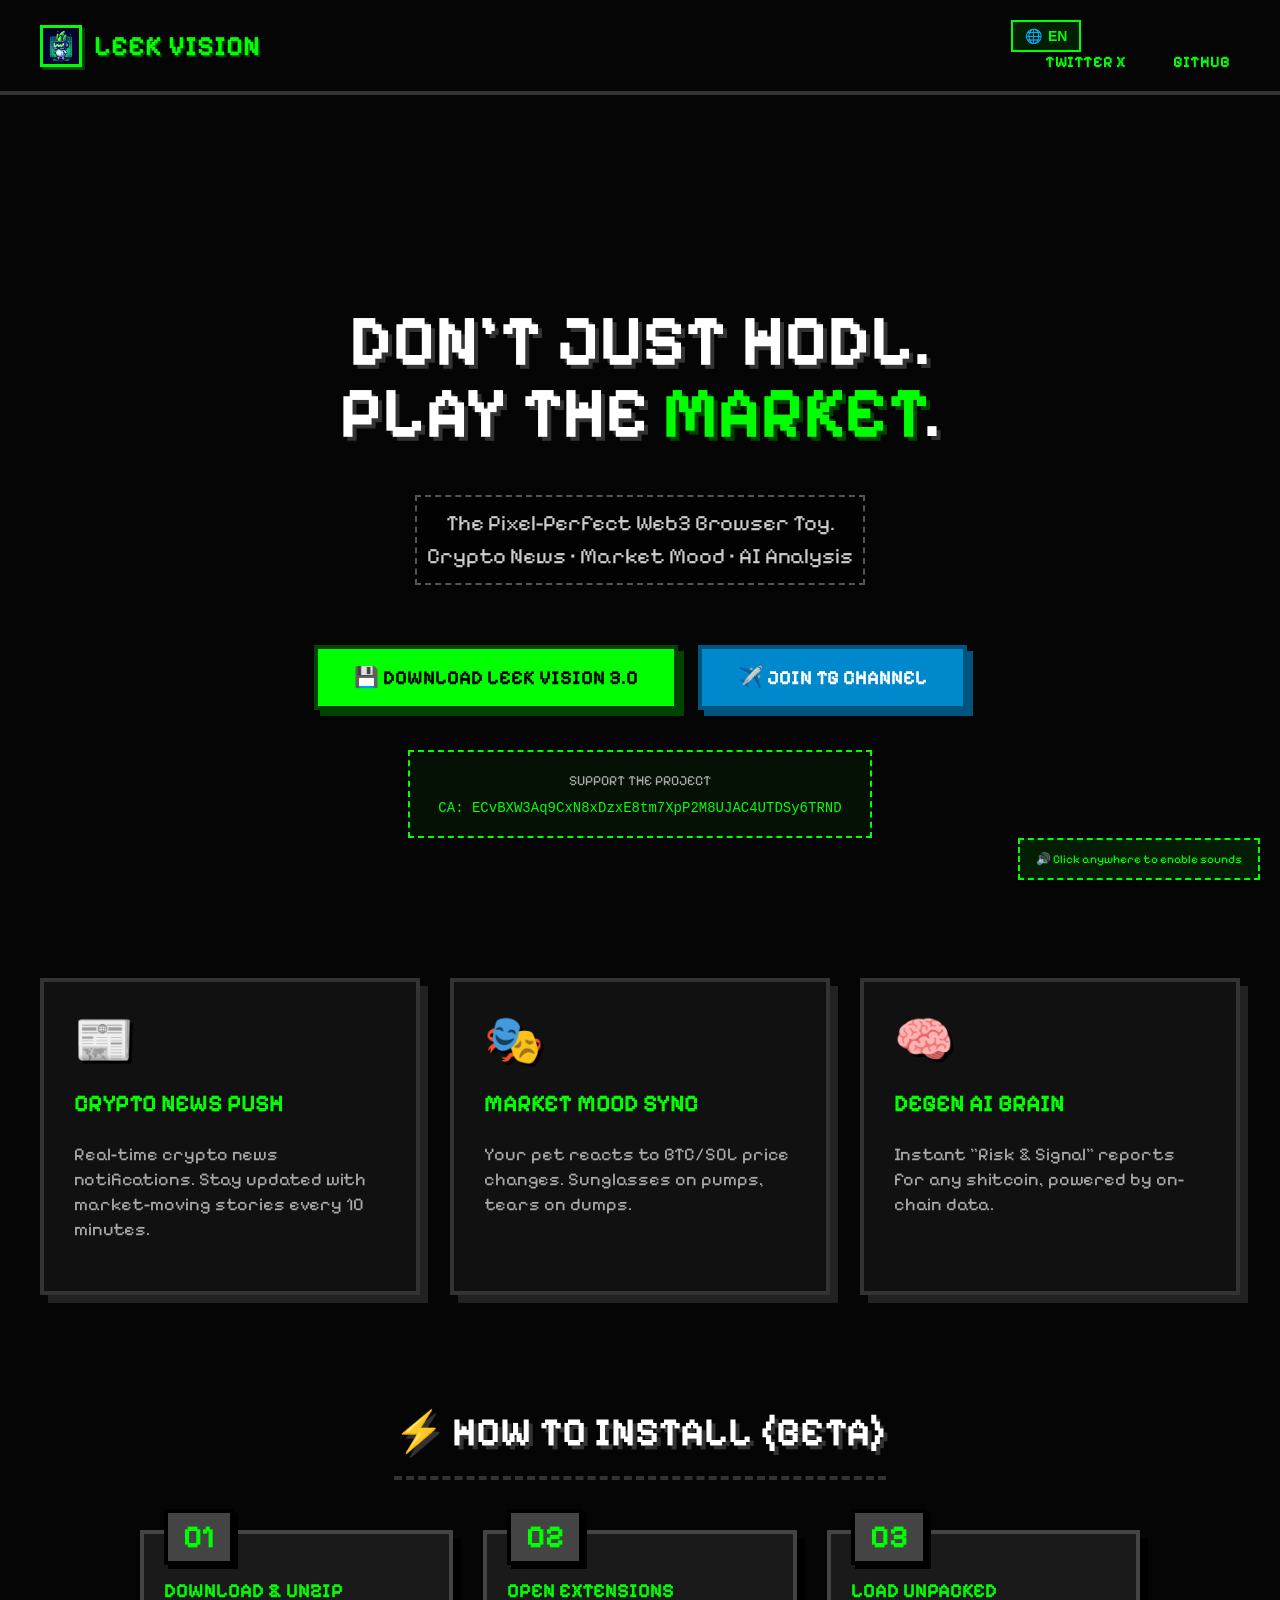
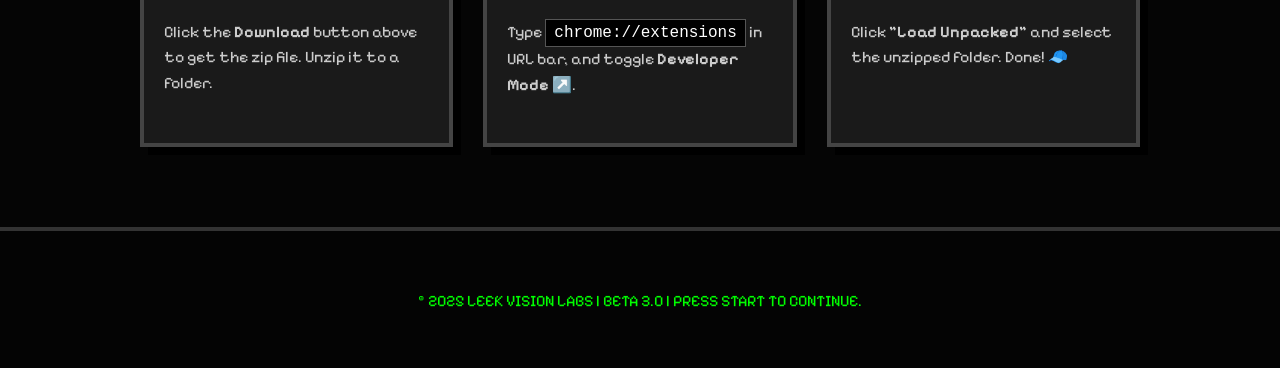
==== commit bc58de23: "🌐 添加中英文切换功能 ## 新功能 - ✅ 导航栏添加语言切换按钮（🌐 EN/中） - ✅ 完整的中英文翻译系统 - ✅ 语言偏好保存（localStorage） - ✅ 所有页面文本支持切换  #" ====
--- a/index.html
+++ b/index.html
@@ -131,6 +131,30 @@
             50% { opacity: 1; }
         }
 
+        /* 语言切换按钮 */
+        .lang-switch {
+            background: rgba(0, 255, 0, 0.1);
+            border: 2px solid var(--accent);
+            color: var(--accent);
+            padding: 6px 12px;
+            font-size: 14px;
+            font-weight: 700;
+            cursor: pointer;
+            transition: all 0.2s;
+            text-transform: uppercase;
+            display: flex;
+            align-items: center;
+            gap: 6px;
+        }
+        .lang-switch:hover {
+            background: rgba(0, 255, 0, 0.2);
+            transform: scale(1.05);
+            box-shadow: 2px 2px 0px var(--accent);
+        }
+        .lang-switch:active {
+            transform: scale(0.95);
+        }
+
         /* Hero 区域 (删除了 Demo 框) */
         .hero {
             text-align: center;
@@ -292,31 +316,35 @@
                 Leek Vision
             </div>
             <div class="social-links">
-                <a href="https://x.com/0x7ohnson" target="_blank">Twitter X</a>
-                <a href="https://github.com/7ohnson-byte/Leek-Vision" target="_blank">GitHub</a>
+                <button class="lang-switch" id="langSwitch" onclick="toggleLanguage()">
+                    <span id="langIcon">🌐</span>
+                    <span id="langText">EN</span>
+                </button>
+                <a href="https://x.com/0x7ohnson" target="_blank" data-i18n="twitter">Twitter X</a>
+                <a href="https://github.com/7ohnson-byte/Leek-Vision" target="_blank" data-i18n="github">GitHub</a>
             </div>
         </nav>
 
         <section class="hero">
-            <h1>
+            <h1 data-i18n="hero_title">
                 Don't just hodl.<br>
                 Play the <span>Market</span>.
             </h1>
-            <p class="subtitle">
+            <p class="subtitle" data-i18n="hero_subtitle">
                 The Pixel-Perfect Web3 Browser Toy. <br>Crypto News • Market Mood • AI Analysis
             </p>
             <div class="btn-group">
-                <a href="https://github.com/7ohnson-byte/Leek-Vision/archive/refs/heads/main.zip" class="btn btn-primary">
+                <a href="https://github.com/7ohnson-byte/Leek-Vision/archive/refs/heads/main.zip" class="btn btn-primary" data-i18n="btn_download">
                     💾 DOWNLOAD LEEK VISION 3.0
                 </a>
-                <a href="https://t.me/Leek_Vision" target="_blank" class="btn btn-secondary">
+                <a href="https://t.me/Leek_Vision" target="_blank" class="btn btn-secondary" data-i18n="btn_telegram">
                     ✈️ JOIN TG CHANNEL
                 </a>
             </div>
 
             <!-- CA Address -->
             <div style="margin-top: 40px; padding: 20px; background: rgba(0, 255, 0, 0.05); border: 2px dashed var(--accent); display: inline-block;">
-                <p style="margin: 0; color: #aaa; font-size: 14px; margin-bottom: 8px;">SUPPORT THE PROJECT</p>
+                <p style="margin: 0; color: #aaa; font-size: 14px; margin-bottom: 8px;" data-i18n="support_label">SUPPORT THE PROJECT</p>
                 <code style="font-size: 14px; color: var(--accent); border: none; background: transparent; word-break: break-all;">
                     CA: ECvBXW3Aq9CxN8xDzxE8tm7XpP2M8UJAC4UTDSy6TRND
                 </code>
@@ -326,53 +354,151 @@
         <section class="features">
             <div class="feature-card">
                 <span class="icon">📰</span>
-                <h3>Crypto News Push</h3>
-                <p>Real-time crypto news notifications. Stay updated with market-moving stories every 10 minutes.</p>
+                <h3 data-i18n="feature1_title">Crypto News Push</h3>
+                <p data-i18n="feature1_desc">Real-time crypto news notifications. Stay updated with market-moving stories every 10 minutes.</p>
             </div>
             <div class="feature-card">
                 <span class="icon">🎭</span>
-                <h3>Market Mood Sync</h3>
-                <p>Your pet reacts to BTC/SOL price changes. Sunglasses on pumps, tears on dumps.</p>
+                <h3 data-i18n="feature2_title">Market Mood Sync</h3>
+                <p data-i18n="feature2_desc">Your pet reacts to BTC/SOL price changes. Sunglasses on pumps, tears on dumps.</p>
             </div>
             <div class="feature-card">
                 <span class="icon">🧠</span>
-                <h3>Degen AI Brain</h3>
-                <p>Instant "Risk & Signal" reports for any shitcoin, powered by on-chain data.</p>
+                <h3 data-i18n="feature3_title">Degen AI Brain</h3>
+                <p data-i18n="feature3_desc">Instant "Risk & Signal" reports for any shitcoin, powered by on-chain data.</p>
             </div>
         </section>
 
         <section class="install-guide">
-            <h2>⚡ HOW TO INSTALL (BETA)</h2>
+            <h2 data-i18n="install_title">⚡ HOW TO INSTALL (BETA)</h2>
             <div class="steps-container">
                 <div class="step-card">
                     <div class="step-num">01</div>
-                    <h4>DOWNLOAD & UNZIP</h4>
-                    <p>Click the <strong>Download</strong> button above to get the zip file. Unzip it to a folder.</p>
+                    <h4 data-i18n="step1_title">DOWNLOAD & UNZIP</h4>
+                    <p data-i18n="step1_desc">Click the <strong>Download</strong> button above to get the zip file. Unzip it to a folder.</p>
                 </div>
                 <div class="step-card">
                     <div class="step-num">02</div>
-                    <h4>OPEN EXTENSIONS</h4>
-                    <p>Type <code>chrome://extensions</code> in URL bar, and toggle <strong>Developer Mode</strong> ↗️.</p>
+                    <h4 data-i18n="step2_title">OPEN EXTENSIONS</h4>
+                    <p data-i18n="step2_desc">Type <code>chrome://extensions</code> in URL bar, and toggle <strong>Developer Mode</strong> ↗️.</p>
                 </div>
                 <div class="step-card">
                     <div class="step-num">03</div>
-                    <h4>LOAD UNPACKED</h4>
-                    <p>Click <strong>"Load Unpacked"</strong> and select the unzipped folder. Done! 🧢</p>
+                    <h4 data-i18n="step3_title">LOAD UNPACKED</h4>
+                    <p data-i18n="step3_desc">Click <strong>"Load Unpacked"</strong> and select the unzipped folder. Done! 🧢</p>
                 </div>
             </div>
         </section>
 
-        <footer>
+        <footer data-i18n="footer">
             &copy; 2025 Leek Vision Labs | Beta 3.0 | Press Start to Continue.
         </footer>
     </div>
 
     <!-- 音效提示 -->
     <div class="sound-hint" id="soundHint">
-        🔊 Click anywhere to enable sounds
+        🔊 <span data-i18n="sound_hint">Click anywhere to enable sounds</span>
     </div>
 
     <script>
+        // ==================== 翻译系统 ====================
+        const translations = {
+            en: {
+                twitter: "Twitter X",
+                github: "GitHub",
+                hero_title: 'Don\'t just hodl.<br>Play the <span>Market</span>.',
+                hero_subtitle: 'The Pixel-Perfect Web3 Browser Toy. <br>Crypto News • Market Mood • AI Analysis',
+                btn_download: '💾 DOWNLOAD LEEK VISION 3.0',
+                btn_telegram: '✈️ JOIN TG CHANNEL',
+                support_label: 'SUPPORT THE PROJECT',
+                feature1_title: 'Crypto News Push',
+                feature1_desc: 'Real-time crypto news notifications. Stay updated with market-moving stories every 10 minutes.',
+                feature2_title: 'Market Mood Sync',
+                feature2_desc: 'Your pet reacts to BTC/SOL price changes. Sunglasses on pumps, tears on dumps.',
+                feature3_title: 'Degen AI Brain',
+                feature3_desc: 'Instant "Risk & Signal" reports for any shitcoin, powered by on-chain data.',
+                install_title: '⚡ HOW TO INSTALL (BETA)',
+                step1_title: 'DOWNLOAD & UNZIP',
+                step1_desc: 'Click the <strong>Download</strong> button above to get the zip file. Unzip it to a folder.',
+                step2_title: 'OPEN EXTENSIONS',
+                step2_desc: 'Type <code>chrome://extensions</code> in URL bar, and toggle <strong>Developer Mode</strong> ↗️.',
+                step3_title: 'LOAD UNPACKED',
+                step3_desc: 'Click <strong>"Load Unpacked"</strong> and select the unzipped folder. Done! 🧢',
+                footer: '&copy; 2025 Leek Vision Labs | Beta 3.0 | Press Start to Continue.',
+                sound_hint: 'Click anywhere to enable sounds',
+                copied: '✅ COPIED!',
+                ca_label: 'CA: '
+            },
+            zh: {
+                twitter: "推特",
+                github: "GitHub",
+                hero_title: '别只管持有。<br>玩转 <span>市场</span>。',
+                hero_subtitle: '像素完美的 Web3 浏览器玩具。<br>加密新闻 • 市场情绪 • AI 分析',
+                btn_download: '💾 下载韭菜眼镜 3.0',
+                btn_telegram: '✈️ 加入 TG 频道',
+                support_label: '支持本项目',
+                feature1_title: '加密新闻推送',
+                feature1_desc: '实时加密货币新闻通知。每 10 分钟获取市场动态。',
+                feature2_title: '市场情绪同步',
+                feature2_desc: '你的宠物对 BTC/SOL 价格变化做出反应。上涨戴墨镜，下跌流眼泪。',
+                feature3_title: '韭菜 AI 大脑',
+                feature3_desc: '由链上数据驱动的即时"风险和信号"报告，分析任何山寨币。',
+                install_title: '⚡ 如何安装 (测试版)',
+                step1_title: '下载并解压',
+                step1_desc: '点击上方的 <strong>下载</strong> 按钮获取 zip 文件。解压到一个文件夹。',
+                step2_title: '打开扩展程序',
+                step2_desc: '在地址栏输入 <code>chrome://extensions</code>，并切换 <strong>开发者模式</strong> ↗️。',
+                step3_title: '加载已解压的扩展程序',
+                step3_desc: '点击 <strong>"加载已解压的扩展程序"</strong> 并选择解压后的文件夹。完成！🧢',
+                footer: '&copy; 2025 韭菜视觉实验室 | Beta 3.0 | 按开始键继续。',
+                sound_hint: '点击页面任意位置启用音效',
+                copied: '✅ 已复制！',
+                ca_label: 'CA: '
+            }
+        };
+
+        // 当前语言
+        let currentLang = localStorage.getItem('leekVisionLang') || 'en';
+
+        // 切换语言函数
+        function toggleLanguage() {
+            currentLang = currentLang === 'en' ? 'zh' : 'en';
+            localStorage.setItem('leekVisionLang', currentLang);
+            updateLanguage();
+
+            // 播放音效
+            if (audioEnabled) leekAudio.select();
+
+            // 按钮动画
+            const btn = document.getElementById('langSwitch');
+            btn.style.transform = 'scale(0.9) rotate(5deg)';
+            setTimeout(() => {
+                btn.style.transform = '';
+            }, 200);
+        }
+
+        // 更新页面语言
+        function updateLanguage() {
+            // 更新语言按钮
+            document.getElementById('langText').textContent = currentLang === 'en' ? 'EN' : '中';
+
+            // 更新所有带 data-i18n 的元素
+            document.querySelectorAll('[data-i18n]').forEach(el => {
+                const key = el.getAttribute('data-i18n');
+                if (translations[currentLang][key]) {
+                    el.innerHTML = translations[currentLang][key];
+                }
+            });
+
+            console.log('🌐 语言已切换到:', currentLang === 'en' ? 'English' : '中文');
+        }
+
+        // 页面加载时应用保存的语言
+        document.addEventListener('DOMContentLoaded', () => {
+            updateLanguage();
+        });
+
+        // ==================== 音效系统 ====================
         // 初始化音效引擎
         let audioEnabled = false;
         const leekAudio = new LeekAudio();
@@ -382,7 +508,8 @@
             if (!audioEnabled) {
                 audioEnabled = true;
                 leekAudio.success();
-                document.getElementById('soundHint').innerHTML = '🔊 Sounds Enabled!';
+                const hintText = currentLang === 'en' ? '🔊 Sounds Enabled!' : '🔊 音效已启用！';
+                document.getElementById('soundHint').innerHTML = hintText;
                 setTimeout(() => {
                     document.getElementById('soundHint').style.display = 'none';
                 }, 2000);
@@ -486,10 +613,15 @@
                 try {
                     await navigator.clipboard.writeText(ca);
                     if (audioEnabled) leekAudio.success();
-                    caCode.textContent = '✅ COPIED!';
+
+                    // 使用翻译
+                    const copiedText = translations[currentLang].copied;
+                    const caLabel = translations[currentLang].ca_label;
+
+                    caCode.textContent = copiedText;
                     caCode.style.color = '#00ff00';
                     setTimeout(() => {
-                        caCode.textContent = `CA: ${ca}`;
+                        caCode.textContent = `${caLabel}${ca}`;
                         caCode.style.color = '';
                     }, 2000);
                 } catch (err) {
@@ -515,8 +647,15 @@
             }
         });
 
+        // 语言切换按钮音效
+        document.getElementById('langSwitch').addEventListener('mouseenter', () => {
+            if (audioEnabled) leekAudio.hover();
+        });
+
         console.log('🎵 网页音效系统已加载！');
+        console.log('🌐 多语言系统已加载！');
         console.log('🔊 点击页面任意位置启用音效');
+        console.log('当前语言:', currentLang === 'en' ? 'English' : '中文');
     </script>
 
 </body>
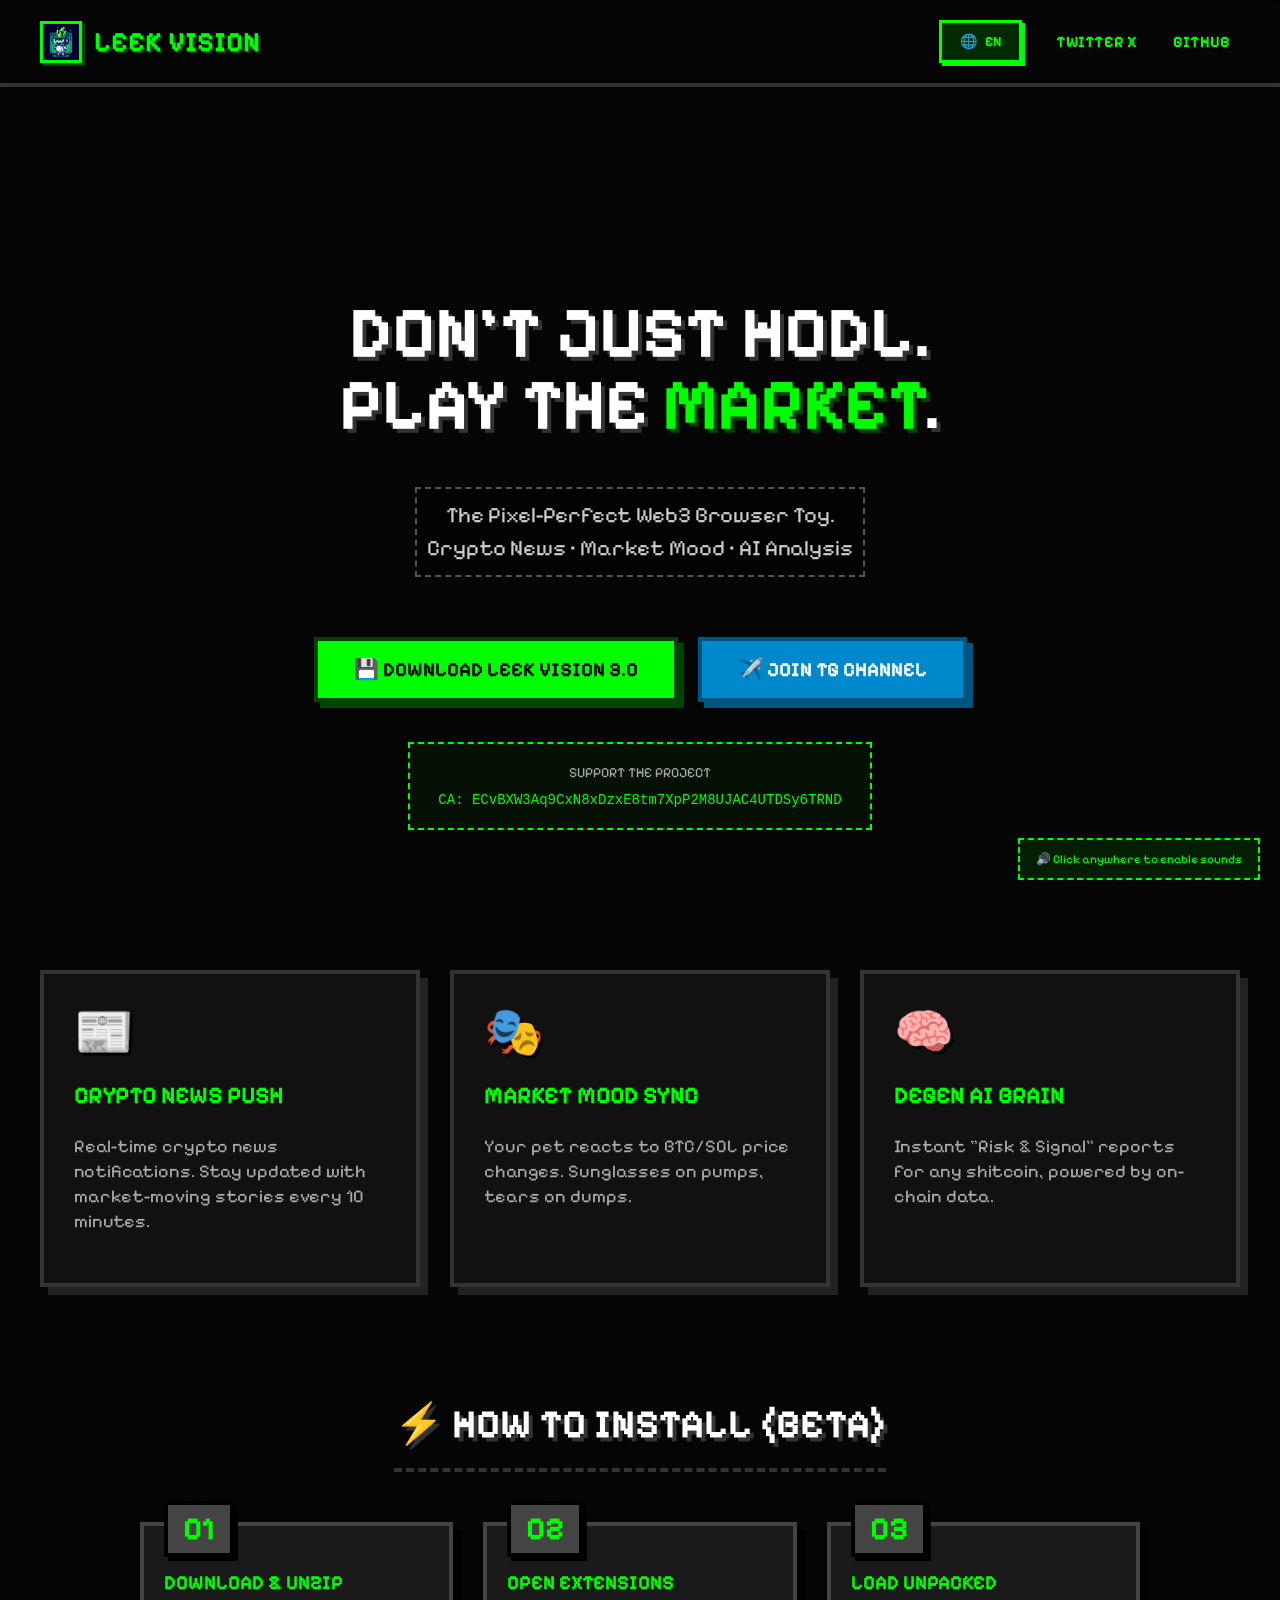
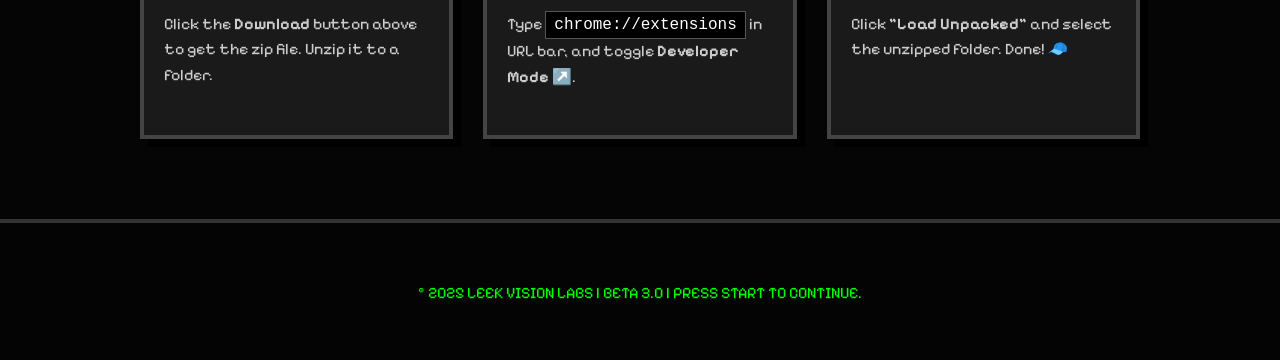
==== commit f6e6aca2: "🔧 修复语言切换功能 + 优化按钮布局 ## 修复的问题 1. ✅ 修复JavaScript变量顺序问题（audioEnabled未定义） 2. ✅ 调整导航栏布局，语言按钮独立显示 3. ✅ 增强语" ====
--- a/index.html
+++ b/index.html
@@ -78,6 +78,11 @@
             background: rgba(5, 5, 5, 0.8);
             backdrop-filter: blur(5px);
         }
+        .nav-right {
+            display: flex;
+            align-items: center;
+            gap: 24px;
+        }
         .logo {
             font-size: 28px;
             font-weight: 700;
@@ -95,10 +100,13 @@
             border: 3px solid var(--accent);
             box-shadow: 3px 3px 0px #004400;
         }
+        .social-links {
+            display: flex;
+            gap: 16px;
+        }
         .social-links a {
             color: var(--accent);
             text-decoration: none;
-            margin-left: 24px;
             font-weight: 700;
             text-transform: uppercase;
             border: 2px solid transparent;
@@ -133,10 +141,10 @@
 
         /* 语言切换按钮 */
         .lang-switch {
-            background: rgba(0, 255, 0, 0.1);
-            border: 2px solid var(--accent);
+            background: rgba(0, 255, 0, 0.15);
+            border: 3px solid var(--accent);
             color: var(--accent);
-            padding: 6px 12px;
+            padding: 10px 18px;
             font-size: 14px;
             font-weight: 700;
             cursor: pointer;
@@ -144,15 +152,18 @@
             text-transform: uppercase;
             display: flex;
             align-items: center;
-            gap: 6px;
+            gap: 8px;
+            font-family: 'Pixelify Sans', cursive;
+            box-shadow: 3px 3px 0px var(--accent);
         }
         .lang-switch:hover {
-            background: rgba(0, 255, 0, 0.2);
-            transform: scale(1.05);
-            box-shadow: 2px 2px 0px var(--accent);
+            background: rgba(0, 255, 0, 0.25);
+            transform: scale(1.08);
+            box-shadow: 4px 4px 0px var(--accent);
         }
         .lang-switch:active {
             transform: scale(0.95);
+            box-shadow: 2px 2px 0px var(--accent);
         }
 
         /* Hero 区域 (删除了 Demo 框) */
@@ -315,13 +326,15 @@
                 <img src="images/icon.png" alt="Logo">
                 Leek Vision
             </div>
-            <div class="social-links">
+            <div class="nav-right">
                 <button class="lang-switch" id="langSwitch" onclick="toggleLanguage()">
                     <span id="langIcon">🌐</span>
                     <span id="langText">EN</span>
                 </button>
-                <a href="https://x.com/0x7ohnson" target="_blank" data-i18n="twitter">Twitter X</a>
-                <a href="https://github.com/7ohnson-byte/Leek-Vision" target="_blank" data-i18n="github">GitHub</a>
+                <div class="social-links">
+                    <a href="https://x.com/0x7ohnson" target="_blank" data-i18n="twitter">Twitter X</a>
+                    <a href="https://github.com/7ohnson-byte/Leek-Vision" target="_blank" data-i18n="github">GitHub</a>
+                </div>
             </div>
         </nav>
 
@@ -401,6 +414,10 @@
     </div>
 
     <script>
+        // ==================== 初始化全局变量 ====================
+        let audioEnabled = false;
+        const leekAudio = new LeekAudio();
+
         // ==================== 翻译系统 ====================
         const translations = {
             en: {
@@ -479,14 +496,27 @@
 
         // 更新页面语言
         function updateLanguage() {
+            console.log('🔄 开始更新语言到:', currentLang);
+
             // 更新语言按钮
-            document.getElementById('langText').textContent = currentLang === 'en' ? 'EN' : '中';
+            const langText = document.getElementById('langText');
+            if (langText) {
+                langText.textContent = currentLang === 'en' ? 'EN' : '中';
+                console.log('✅ 语言按钮已更新');
+            } else {
+                console.error('❌ 找不到 langText 元素');
+            }
 
             // 更新所有带 data-i18n 的元素
-            document.querySelectorAll('[data-i18n]').forEach(el => {
+            const elements = document.querySelectorAll('[data-i18n]');
+            console.log('🔍 找到', elements.length, '个需要翻译的元素');
+
+            elements.forEach(el => {
                 const key = el.getAttribute('data-i18n');
                 if (translations[currentLang][key]) {
                     el.innerHTML = translations[currentLang][key];
+                } else {
+                    console.warn('⚠️ 找不到翻译:', key);
                 }
             });
 
@@ -495,13 +525,13 @@
 
         // 页面加载时应用保存的语言
         document.addEventListener('DOMContentLoaded', () => {
+            console.log('✅ DOM加载完成，开始应用语言...');
+            console.log('📦 当前语言设置:', currentLang);
             updateLanguage();
+            console.log('✅ 语言应用完成');
         });
 
         // ==================== 音效系统 ====================
-        // 初始化音效引擎
-        let audioEnabled = false;
-        const leekAudio = new LeekAudio();
 
         // 启用音效
         function enableAudio() {
